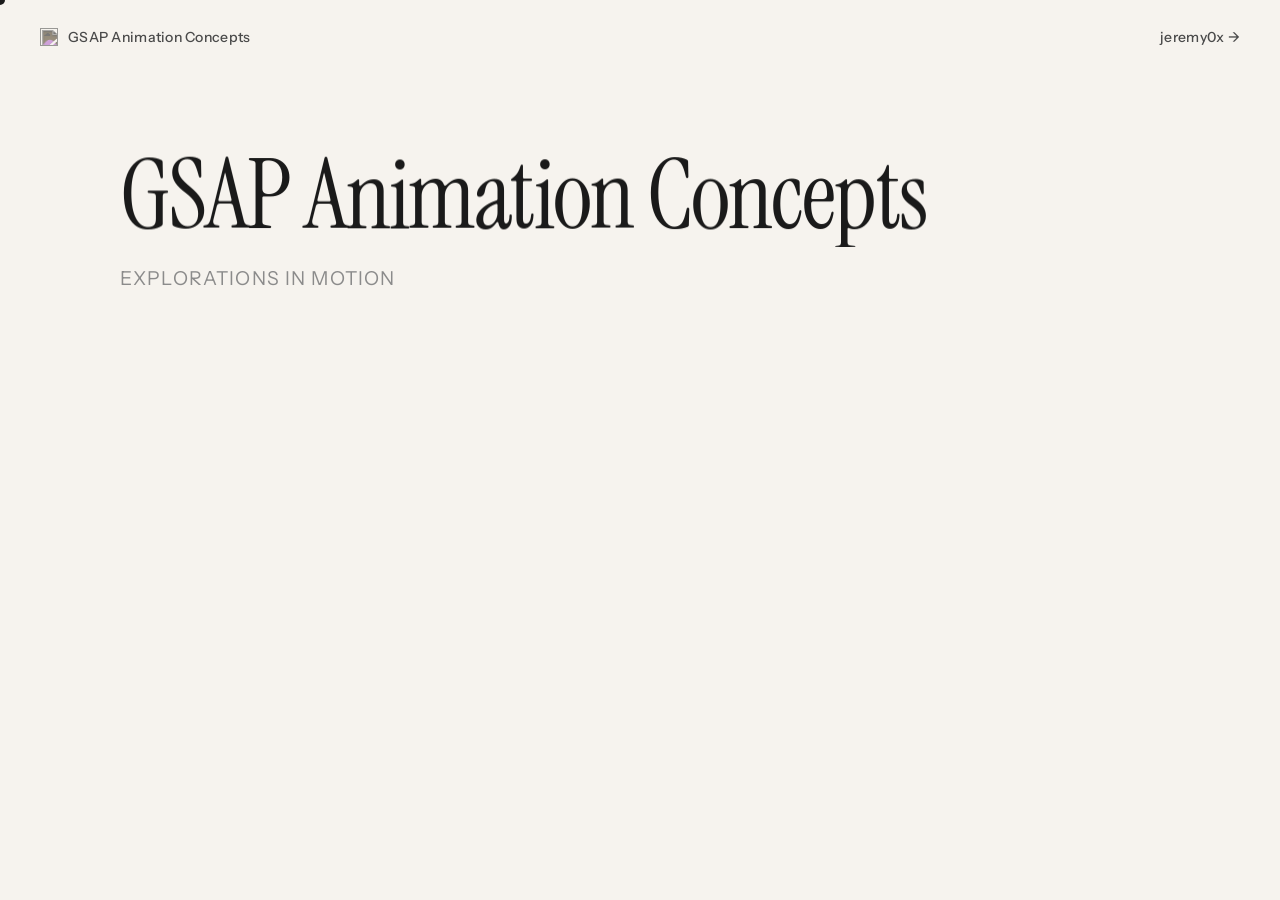
==== index.html @ 4472bc1b "feat: add curtain-reveal project with fanned image stack and counter timeline - New curtain-reveal p" ====
<!DOCTYPE html>
<html lang="en">
<head>
  <meta charset="UTF-8">
  <meta name="viewport" content="width=device-width, initial-scale=1.0">
  <title>GSAP Animation Concepts</title>
  <link rel="icon" type="image/x-icon" href="assets/favicon.ico">
  <link rel="icon" type="image/png" sizes="32x32" href="assets/favicon-32x32.png">
  <link rel="icon" type="image/png" sizes="16x16" href="assets/favicon-16x16.png">
  <link rel="apple-touch-icon" sizes="180x180" href="assets/apple-touch-icon.png">
  <link rel="preconnect" href="https://fonts.googleapis.com">
  <link rel="preconnect" href="https://fonts.gstatic.com" crossorigin>
  <link href="https://fonts.googleapis.com/css2?family=Instrument+Sans:wght@400;500;600&family=Instrument+Serif:opsz@8..56&display=swap" rel="stylesheet">
  <link rel="stylesheet" href="style.css">
</head>
<body>

  <div class="cursor-dot"></div>

  <header>
    <img src="https://jeremy0x.vercel.app/logo-icon.svg" alt="" class="header-mark">
    <span class="header-label">GSAP Animation Concepts</span>
    <a href="https://github.com/jeremy0x" class="header-github" target="_blank" rel="noopener">jeremy0x →</a>
  </header>

  <main>
    <section class="hero">
      <h1 class="hero-title">GSAP Animation Concepts</h1>
      <p class="hero-sub">explorations in motion</p>
    </section>

    <section class="projects" id="projects"></section>
  </main>

  <footer>
    <p><a href="https://github.com/jeremy0x" target="_blank" rel="noopener">jeremy0x</a> &middot; GSAP Animation Concepts</p>
  </footer>

  <script src="https://cdnjs.cloudflare.com/ajax/libs/gsap/3.12.2/gsap.min.js"></script>
  <script src="assets/SplitText.min.js"></script>
  <script>
    gsap.registerPlugin(SplitText);

    const dot = document.querySelector('.cursor-dot');
    const moveX = gsap.quickTo(dot, 'x', { duration: 0.4, ease: 'power2.out' });
    const moveY = gsap.quickTo(dot, 'y', { duration: 0.4, ease: 'power2.out' });

    document.addEventListener('mousemove', e => {
      moveX(e.clientX);
      moveY(e.clientY);
    });

    const projects = [
      {
        id: '01',
        title: 'Bucks Sauce Intro',
        desc: 'Brand intro with floating food items, circle wipe transitions, and an interactive mobile menu.',
        href: 'bucks-sauce-intro/index.html'
      },
      {
        id: '02',
        title: 'Curtain Reveal',
        desc: 'Archive-themed curtain reveal with a fanned image stack, vertical wipe, and random char stagger.',
        href: 'curtain-reveal/index.html'
      }
    ];

    const container = document.getElementById('projects');

    projects.forEach((p, i) => {
      const row = document.createElement('a');
      row.className = 'project-row';
      row.href = p.href;

      row.innerHTML = `
        <span class="project-number">${p.id}</span>
        <div class="project-info">
          <h2 class="project-title">${p.title}<span class="project-arrow"> →</span></h2>
          <p class="project-desc">${p.desc}</p>
        </div>
      `;

      container.appendChild(row);

      row.addEventListener('mouseenter', () => {
        gsap.to(row.querySelector('.project-title'), { x: 12, duration: 0.4, ease: 'power2.out' });
        gsap.to(row.querySelector('.project-arrow'), { opacity: 1, x: 0, duration: 0.4, ease: 'power2.out' });
      });

      row.addEventListener('mouseleave', () => {
        gsap.to(row.querySelector('.project-title'), { x: 0, duration: 0.4, ease: 'power2.out' });
        gsap.to(row.querySelector('.project-arrow'), { opacity: 0, x: -8, duration: 0.4, ease: 'power2.out' });
      });
    });

    document.querySelectorAll('a, button').forEach(el => {
      el.addEventListener('mouseenter', () => gsap.to(dot, { scale: 4, duration: 0.25, ease: 'power2.out', overwrite: 'auto' }));
      el.addEventListener('mouseleave', () => gsap.to(dot, { scale: 1, duration: 0.25, ease: 'power2.out', overwrite: 'auto' }));
    });

    const splitHero = new SplitText(".hero-title", { type: "chars", charsClass: "hero-char" });

    gsap.set(splitHero.chars, { yPercent: 100, opacity: 0 });

    function animateIn() {
      const tl = gsap.timeline({ defaults: { ease: 'power3.out' } });

      tl.to(splitHero.chars, { yPercent: 0, opacity: 1, duration: 1.0, stagger: 0.025, ease: 'power2.out' })
        .from('.hero-sub', { y: 30, opacity: 0, duration: 0.8 }, '-=0.4')
        .from('.project-row', {
          y: 60,
          opacity: 0,
          duration: 0.9,
          stagger: 0.15,
          ease: 'power2.out'
        }, '-=0.3')
        .from('footer', { opacity: 0, duration: 0.6 }, '-=0.2');
    }

    if (document.fonts && document.fonts.ready) {
      document.fonts.ready.then(animateIn);
    } else {
      animateIn();
    }
  </script>
</body>
</html>
---- style.css ----
*, *::before, *::after {
  margin: 0;
  padding: 0;
  box-sizing: border-box;
}

html {
  -webkit-font-smoothing: antialiased;
  -moz-osx-font-smoothing: grayscale;
}

body {
  font-family: 'Instrument Sans', system-ui, sans-serif;
  background: #f6f3ee;
  color: #1a1a1a;
  min-height: 100vh;
  display: flex;
  flex-direction: column;
}

a {
  color: inherit;
  text-decoration: none;
}

.cursor-dot {
  position: fixed;
  top: 0;
  left: 0;
  width: 10px;
  height: 10px;
  margin: -5px 0 0 -5px;
  background: #1a1a1a;
  border-radius: 50%;
  pointer-events: none;
  z-index: 9999;
  will-change: transform;
}

header {
  display: flex;
  align-items: center;
  gap: 10px;
  padding: 28px 40px 0;
  font-size: 14px;
  letter-spacing: 0.02em;
}

.header-mark {
  width: 18px;
  height: 18px;
  opacity: 0.5;
  display: block;
  filter: invert(1);
}

.header-label {
  font-weight: 500;
  color: #4a4a4a;
}

.header-github {
  margin-left: auto;
  font-weight: 500;
  color: #4a4a4a;
  transition: color 0.2s;
}

.header-github:hover {
  color: #1a1a1a;
}

main {
  flex: 1;
  max-width: 1120px;
  width: 100%;
  margin: 0 auto;
  padding: 0 40px;
}

.hero {
  padding: 100px 0 80px;
}

.hero-title {
  font-family: 'Instrument Serif', serif;
  font-size: clamp(3.2rem, 8vw, 6rem);
  font-weight: 400;
  line-height: 1.05;
  letter-spacing: -0.02em;
  color: #1a1a1a;
  overflow: hidden;
}

.hero-char {
  display: inline-block;
  will-change: transform, opacity;
}

.hero-sub {
  margin-top: 18px;
  font-size: clamp(1rem, 2vw, 1.2rem);
  font-weight: 400;
  color: #888;
  letter-spacing: 0.06em;
  text-transform: uppercase;
}

.projects {
  padding-bottom: 100px;
}

.project-row {
  display: grid;
  grid-template-columns: 48px 1fr;
  gap: 32px;
  align-items: center;
  padding: 28px 0;
  border-bottom: 1px solid rgba(0, 0, 0, 0.07);
  cursor: pointer;
  transition: border-color 0.2s;
}

.project-row:first-of-type {
  border-top: 1px solid rgba(0, 0, 0, 0.07);
}

.project-row:hover {
  border-bottom-color: rgba(0, 0, 0, 0.18);
}

.project-number {
  font-size: 13px;
  font-weight: 500;
  color: #999;
  letter-spacing: 0.04em;
  font-variant-numeric: tabular-nums;
}

.project-info {
  min-width: 0;
}

.project-title {
  font-family: 'Instrument Serif', serif;
  font-size: clamp(1.4rem, 3vw, 1.8rem);
  font-weight: 400;
  line-height: 1.3;
  color: #1a1a1a;
  will-change: transform;
}

.project-arrow {
  display: inline-block;
  opacity: 0;
  transform: translateX(-8px);
  font-size: 0.85em;
  will-change: transform, opacity;
}

.project-desc {
  margin-top: 4px;
  font-size: 14px;
  line-height: 1.5;
  color: #888;
}

footer {
  padding: 32px 40px;
  font-size: 13px;
  color: #aaa;
  letter-spacing: 0.03em;
}

@media (max-width: 768px) {
  header {
    padding: 20px 24px 0;
    font-size: 13px;
  }

  main {
    padding: 0 24px;
  }

  .hero {
    padding: 60px 0 50px;
  }

  .project-row {
    grid-template-columns: 32px 1fr;
    gap: 16px;
    padding: 22px 0;
  }

  .project-number {
    font-size: 12px;
  }

  .project-desc {
    font-size: 13px;
  }

  footer {
    padding: 24px;
  }
}
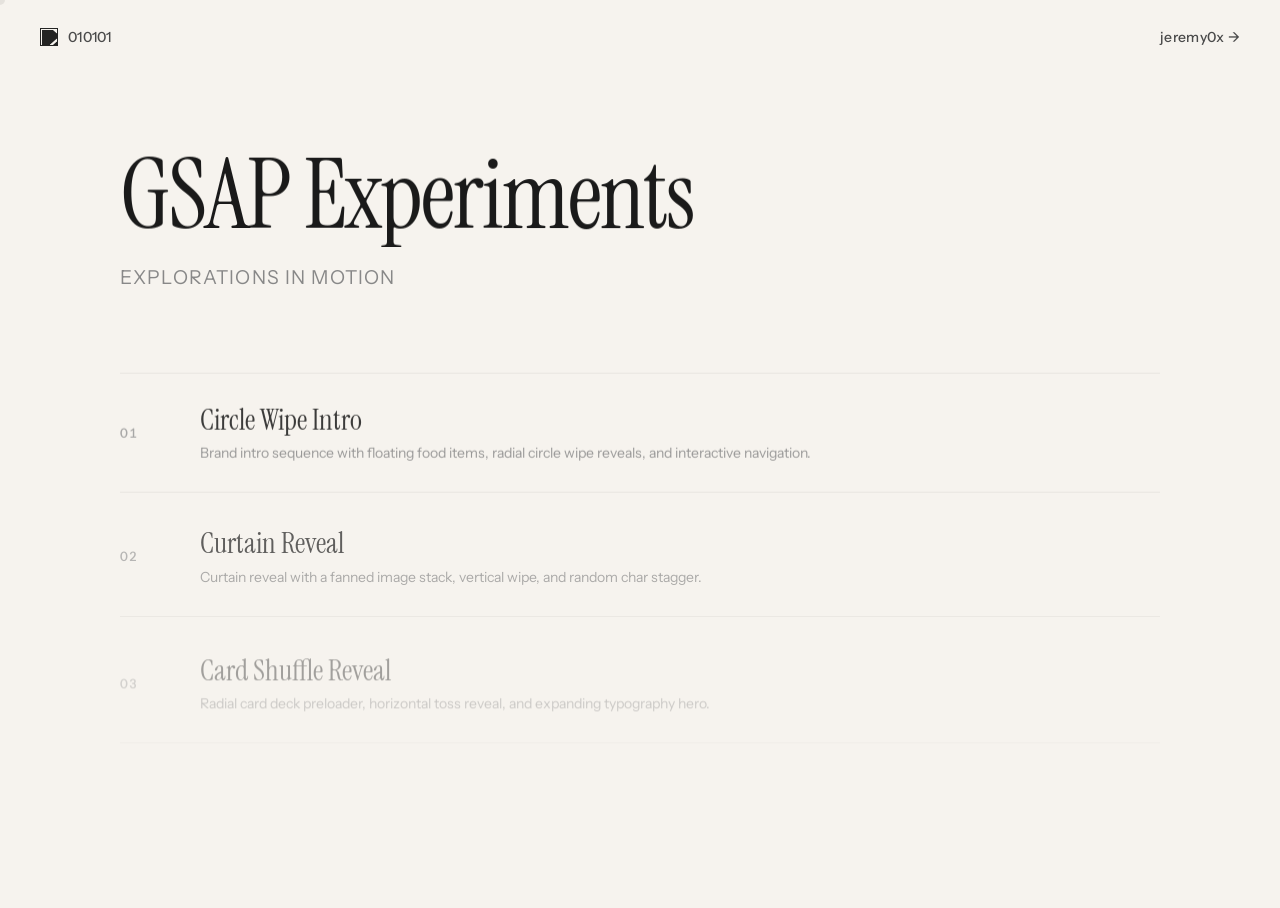
==== commit 318742d2: "feat: add card shuffle reveal concept and update GSAP experiments root - Add Card Shuffle Reveal con" ====
--- a/index.html
+++ b/index.html
@@ -1,127 +1,120 @@
-<!DOCTYPE html>
+<!doctype html>
 <html lang="en">
-<head>
-  <meta charset="UTF-8">
-  <meta name="viewport" content="width=device-width, initial-scale=1.0">
-  <title>GSAP Animation Concepts</title>
-  <link rel="icon" type="image/x-icon" href="assets/favicon.ico">
-  <link rel="icon" type="image/png" sizes="32x32" href="assets/favicon-32x32.png">
-  <link rel="icon" type="image/png" sizes="16x16" href="assets/favicon-16x16.png">
-  <link rel="apple-touch-icon" sizes="180x180" href="assets/apple-touch-icon.png">
-  <link rel="preconnect" href="https://fonts.googleapis.com">
-  <link rel="preconnect" href="https://fonts.gstatic.com" crossorigin>
-  <link href="https://fonts.googleapis.com/css2?family=Instrument+Sans:wght@400;500;600&family=Instrument+Serif:opsz@8..56&display=swap" rel="stylesheet">
-  <link rel="stylesheet" href="style.css">
-</head>
-<body>
+  <head>
+    <meta charset="UTF-8" />
+    <meta name="viewport" content="width=device-width, initial-scale=1.0" />
+    <title>GSAP Experiments</title>
+    <link rel="icon" type="image/x-icon" href="assets/favicon.ico" />
+    <link rel="icon" type="image/png" sizes="32x32" href="assets/favicon-32x32.png" />
+    <link rel="icon" type="image/png" sizes="16x16" href="assets/favicon-16x16.png" />
+    <link rel="apple-touch-icon" sizes="180x180" href="assets/apple-touch-icon.png" />
+    <link rel="preconnect" href="https://fonts.googleapis.com" />
+    <link rel="preconnect" href="https://fonts.gstatic.com" crossorigin />
+    <link href="https://fonts.googleapis.com/css2?family=Instrument+Sans:wght@400;500;600&family=Instrument+Serif:opsz@8..56&display=swap" rel="stylesheet" />
+    <link rel="stylesheet" href="style.css" />
+  </head>
+  <body>
+    <div class="cursor-dot"></div>
 
-  <div class="cursor-dot"></div>
+    <header>
+      <img src="https://jeremy0x.vercel.app/logo-icon.svg" alt="" class="header-mark" style="filter: brightness(0); opacity: 0.85" />
+      <span class="header-label">010101</span>
+      <a href="https://github.com/jeremy0x" class="header-github" target="_blank" rel="noopener">jeremy0x →</a>
+    </header>
 
-  <header>
-    <img src="https://jeremy0x.vercel.app/logo-icon.svg" alt="" class="header-mark">
-    <span class="header-label">GSAP Animation Concepts</span>
-    <a href="https://github.com/jeremy0x" class="header-github" target="_blank" rel="noopener">jeremy0x →</a>
-  </header>
+    <main>
+      <section class="hero">
+        <h1 class="hero-title">GSAP Experiments</h1>
+        <p class="hero-sub">explorations in motion</p>
+      </section>
 
-  <main>
-    <section class="hero">
-      <h1 class="hero-title">GSAP Animation Concepts</h1>
-      <p class="hero-sub">explorations in motion</p>
-    </section>
+      <section class="projects" id="projects"></section>
+    </main>
 
-    <section class="projects" id="projects"></section>
-  </main>
+    <footer>
+      <p>&copy; 2026 <a href="https://github.com/jeremy0x" target="_blank" rel="noopener">jeremy0x</a> &middot; GSAP Experiments</p>
+    </footer>
 
-  <footer>
-    <p><a href="https://github.com/jeremy0x" target="_blank" rel="noopener">jeremy0x</a> &middot; GSAP Animation Concepts</p>
-  </footer>
+    <script src="https://cdnjs.cloudflare.com/ajax/libs/gsap/3.12.2/gsap.min.js"></script>
+    <script src="assets/SplitText.min.js"></script>
+    <script src="assets/cursor.js"></script>
+    <script>
+      gsap.registerPlugin(SplitText);
 
-  <script src="https://cdnjs.cloudflare.com/ajax/libs/gsap/3.12.2/gsap.min.js"></script>
-  <script src="assets/SplitText.min.js"></script>
-  <script>
-    gsap.registerPlugin(SplitText);
+      const projects = [
+        {
+          id: "01",
+          title: "Circle Wipe Intro",
+          desc: "Brand intro sequence with floating food items, radial circle wipe reveals, and interactive navigation.",
+          href: "circle-wipe-intro/index.html",
+        },
+        {
+          id: "02",
+          title: "Curtain Reveal",
+          desc: "Curtain reveal with a fanned image stack, vertical wipe, and random char stagger.",
+          href: "curtain-reveal/index.html",
+        },
+        {
+          id: "03",
+          title: "Card Shuffle Reveal",
+          desc: "Radial card deck preloader, horizontal toss reveal, and expanding typography hero.",
+          href: "card-shuffle-reveal/index.html",
+        },
+      ];
 
-    const dot = document.querySelector('.cursor-dot');
-    const moveX = gsap.quickTo(dot, 'x', { duration: 0.4, ease: 'power2.out' });
-    const moveY = gsap.quickTo(dot, 'y', { duration: 0.4, ease: 'power2.out' });
+      const container = document.getElementById("projects");
 
-    document.addEventListener('mousemove', e => {
-      moveX(e.clientX);
-      moveY(e.clientY);
-    });
+      projects.forEach((p) => {
+        const row = document.createElement("a");
+        row.className = "project-row";
+        row.href = p.href;
 
-    const projects = [
-      {
-        id: '01',
-        title: 'Bucks Sauce Intro',
-        desc: 'Brand intro with floating food items, circle wipe transitions, and an interactive mobile menu.',
-        href: 'bucks-sauce-intro/index.html'
-      },
-      {
-        id: '02',
-        title: 'Curtain Reveal',
-        desc: 'Archive-themed curtain reveal with a fanned image stack, vertical wipe, and random char stagger.',
-        href: 'curtain-reveal/index.html'
-      }
-    ];
+        row.innerHTML = `
+          <span class="project-number">${p.id}</span>
+          <div class="project-info">
+            <h2 class="project-title">${p.title}<span class="project-arrow">→</span></h2>
+            <p class="project-desc">${p.desc}</p>
+          </div>
+        `;
 
-    const container = document.getElementById('projects');
+        container.appendChild(row);
 
-    projects.forEach((p, i) => {
-      const row = document.createElement('a');
-      row.className = 'project-row';
-      row.href = p.href;
+        row.addEventListener("mouseenter", () => {
+          gsap.to(row.querySelector(".project-title"), { x: 12, duration: 0.4, ease: "power2.out" });
+          gsap.to(row.querySelector(".project-arrow"), { opacity: 1, x: 0, duration: 0.4, ease: "power2.out" });
+        });
 
-      row.innerHTML = `
-        <span class="project-number">${p.id}</span>
-        <div class="project-info">
-          <h2 class="project-title">${p.title}<span class="project-arrow"> →</span></h2>
-          <p class="project-desc">${p.desc}</p>
-        </div>
-      `;
-
-      container.appendChild(row);
-
-      row.addEventListener('mouseenter', () => {
-        gsap.to(row.querySelector('.project-title'), { x: 12, duration: 0.4, ease: 'power2.out' });
-        gsap.to(row.querySelector('.project-arrow'), { opacity: 1, x: 0, duration: 0.4, ease: 'power2.out' });
+        row.addEventListener("mouseleave", () => {
+          gsap.to(row.querySelector(".project-title"), { x: 0, duration: 0.4, ease: "power2.out" });
+          gsap.to(row.querySelector(".project-arrow"), { opacity: 0, x: -8, duration: 0.4, ease: "power2.out" });
+        });
       });
 
-      row.addEventListener('mouseleave', () => {
-        gsap.to(row.querySelector('.project-title'), { x: 0, duration: 0.4, ease: 'power2.out' });
-        gsap.to(row.querySelector('.project-arrow'), { opacity: 0, x: -8, duration: 0.4, ease: 'power2.out' });
+      document.addEventListener("DOMContentLoaded", () => {
+        const splitHero = new SplitText(".hero-title", { type: "chars", charsClass: "hero-char" });
+
+        gsap.set("header", { opacity: 0, y: -15 });
+        gsap.set(splitHero.chars, { yPercent: 100, opacity: 0 });
+        gsap.set(".hero-sub", { opacity: 0, y: 15 });
+        gsap.set(".project-row", { opacity: 0, y: 25 });
+        gsap.set("footer", { opacity: 0 });
+
+        function animateIn() {
+          const tl = gsap.timeline({ defaults: { ease: "power3.out" } });
+
+          tl.to("header", { opacity: 1, y: 0, duration: 0.7 })
+            .to(splitHero.chars, { yPercent: 0, opacity: 1, duration: 0.8, stagger: 0.025 }, "-=0.4")
+            .to(".hero-sub", { opacity: 1, y: 0, duration: 0.6 }, "-=0.4")
+            .to(".project-row", { opacity: 1, y: 0, duration: 0.6, stagger: 0.08 }, "-=0.2")
+            .to("footer", { opacity: 1, duration: 0.6 }, "-=0.3");
+        }
+
+        if (document.fonts) {
+          document.fonts.ready.then(animateIn);
+        } else {
+          animateIn();
+        }
       });
-    });
-
-    document.querySelectorAll('a, button').forEach(el => {
-      el.addEventListener('mouseenter', () => gsap.to(dot, { scale: 4, duration: 0.25, ease: 'power2.out', overwrite: 'auto' }));
-      el.addEventListener('mouseleave', () => gsap.to(dot, { scale: 1, duration: 0.25, ease: 'power2.out', overwrite: 'auto' }));
-    });
-
-    const splitHero = new SplitText(".hero-title", { type: "chars", charsClass: "hero-char" });
-
-    gsap.set(splitHero.chars, { yPercent: 100, opacity: 0 });
-
-    function animateIn() {
-      const tl = gsap.timeline({ defaults: { ease: 'power3.out' } });
-
-      tl.to(splitHero.chars, { yPercent: 0, opacity: 1, duration: 1.0, stagger: 0.025, ease: 'power2.out' })
-        .from('.hero-sub', { y: 30, opacity: 0, duration: 0.8 }, '-=0.4')
-        .from('.project-row', {
-          y: 60,
-          opacity: 0,
-          duration: 0.9,
-          stagger: 0.15,
-          ease: 'power2.out'
-        }, '-=0.3')
-        .from('footer', { opacity: 0, duration: 0.6 }, '-=0.2');
-    }
-
-    if (document.fonts && document.fonts.ready) {
-      document.fonts.ready.then(animateIn);
-    } else {
-      animateIn();
-    }
-  </script>
-</body>
+    </script>
+  </body>
 </html>
--- a/style.css
+++ b/style.css
@@ -156,6 +156,7 @@
   transform: translateX(-8px);
   font-size: 0.85em;
   will-change: transform, opacity;
+  margin-left: 16px;
 }
 
 .project-desc {
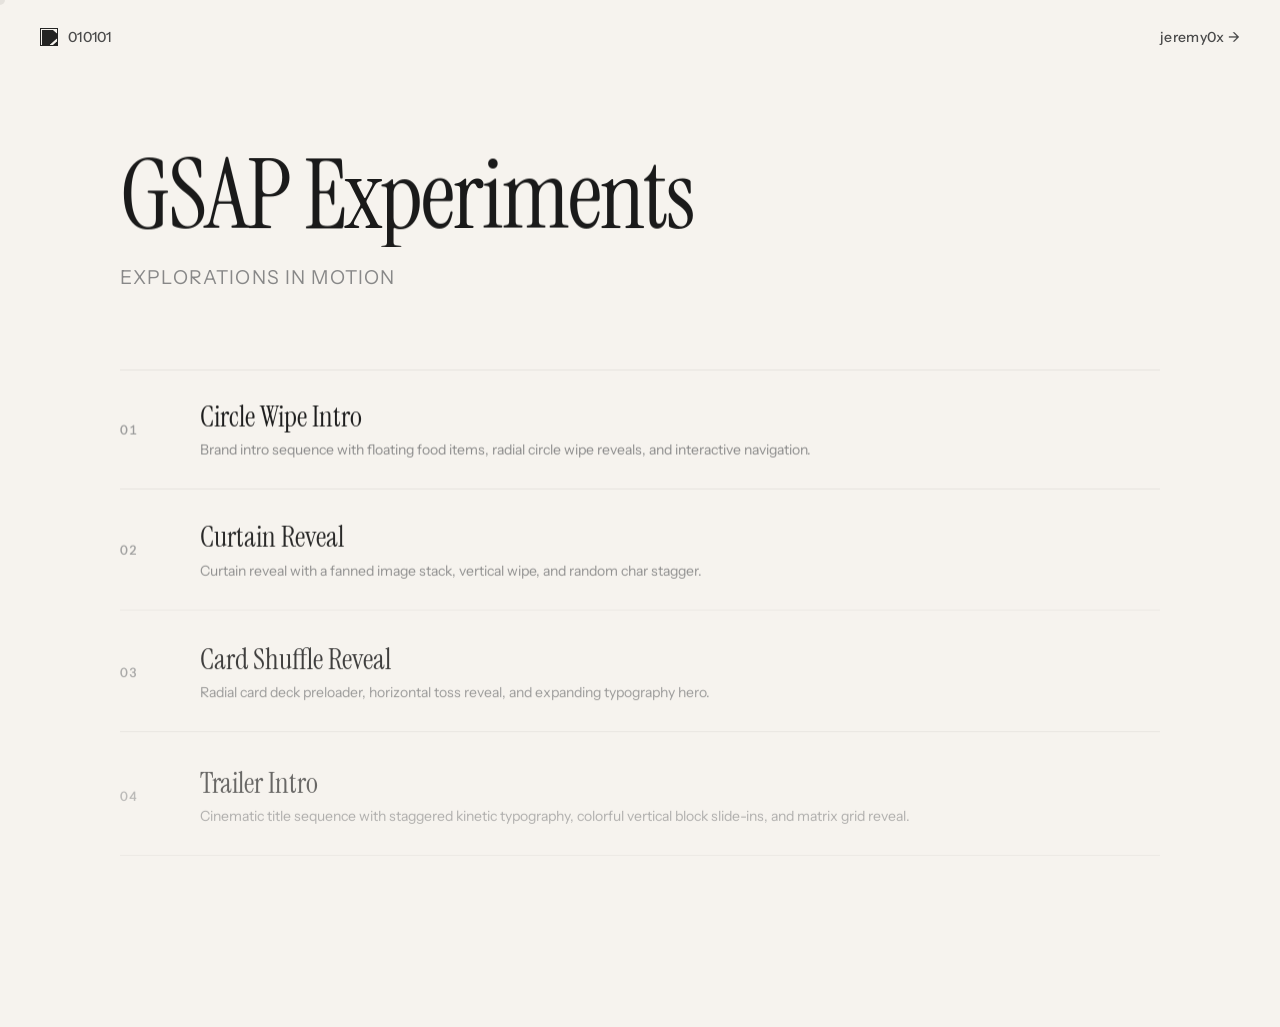
==== commit f09697d5: "feat(trailer-intro): add Trailer Intro kinetic animation project - Add trailer-intro project with ki" ====
--- a/index.html
+++ b/index.html
@@ -60,6 +60,12 @@
           desc: "Radial card deck preloader, horizontal toss reveal, and expanding typography hero.",
           href: "card-shuffle-reveal/index.html",
         },
+        {
+          id: "04",
+          title: "Trailer Intro",
+          desc: "Cinematic title sequence with staggered kinetic typography, colorful vertical block slide-ins, and matrix grid reveal.",
+          href: "trailer-intro/index.html",
+        },
       ];
 
       const container = document.getElementById("projects");
